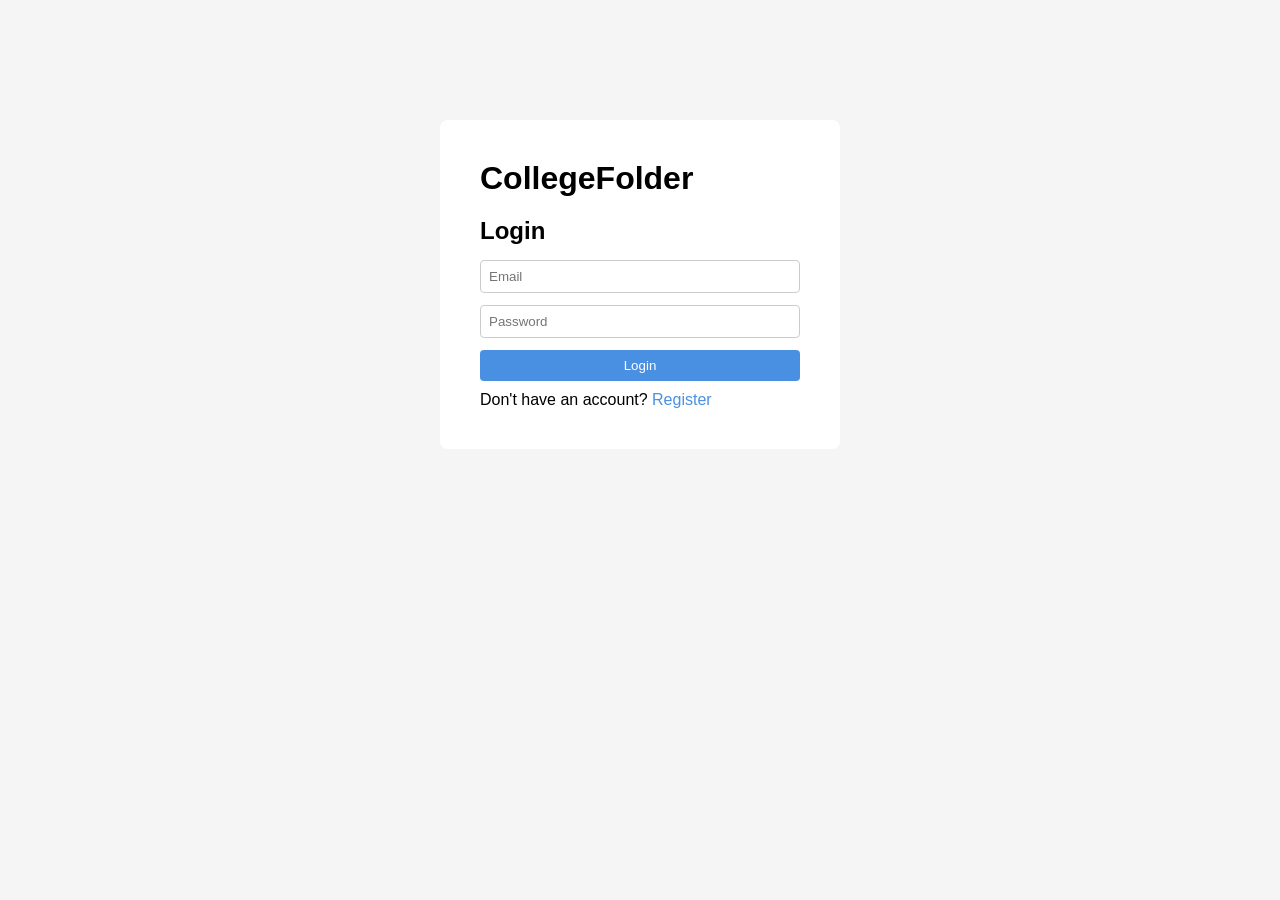
==== frontend/index.html @ f00fcf32 "updated new version" ====
<!DOCTYPE html>
<html lang="en">
<head>
    <meta charset="UTF-8">
    <meta name="viewport" content="width=device-width, initial-scale=1.0">
    <title>CollegeFolder</title>
    <link rel="stylesheet" href="style.css">
</head>
<body>

    <!-- Warning banner for upcoming exams (D-3) -->
    <div id="exam-warning" class="exam-warning hidden"></div>

    <!-- Auth section (login/register) -->
    <div id="auth-section">
        <h1>CollegeFolder</h1>

        <div id="login-form">
            <h2>Login</h2>
            <input type="email" id="login-email" placeholder="Email">
            <input type="password" id="login-password" placeholder="Password">
            <button onclick="login()">Login</button>
            <p>Don't have an account? <span onclick="showRegister()">Register</span></p>
        </div>

        <div id="register-form" class="hidden">
            <h2>Register</h2>
            <input type="email" id="register-email" placeholder="Email">
            <input type="password" id="register-password" placeholder="Password">
            <button onclick="register()">Register</button>
            <p>Already have an account? <span onclick="showLogin()">Login</span></p>
        </div>
    </div>

    <!-- Main section (shown after login) -->
    <div id="main-section" class="hidden">
        <div id="header">
            <h1>CollegeFolder</h1>
            <button onclick="logout()">Logout</button>
        </div>

        <!-- Semester section -->
        <div id="semester-section">
            <h2>Semesters</h2>
            <input type="text" id="semester-name" placeholder="e.g. 2026 Spring">
            <button onclick="createSemester()">Add Semester</button>
            <div id="semester-list"></div>
        </div>

        <!-- Course section -->
        <div id="course-section" class="hidden">
            <h2 id="course-section-title"></h2>
            <input type="text" id="course-name" placeholder="e.g. CS 170">
            <button onclick="createCourse()">Add Course</button>
            <button onclick="backToSemesters()">← Back</button>
            <div id="course-list"></div>
        </div>

        <!-- Todo + Exam section -->
        <div id="todo-section" class="hidden">
            <h2 id="todo-section-title"></h2>
            <button onclick="backToCourses()">← Back</button>

            <div id="todo-container">
                <h3>To Do</h3>
                <input type="text" id="todo-content" placeholder="Add a task...">
                <button onclick="createTodo()">Add</button>
                <div id="todo-list"></div>
            </div>

            <div id="exam-container">
                <h3>Exams</h3>
                <input type="text" id="exam-name" placeholder="e.g. Midterm">
                <input type="date" id="exam-date">
                <button onclick="createExam()">Add Exam</button>
                <div id="exam-list"></div>
            </div>
        </div>
    </div>

    <script src="app.js"></script>
</body>
</html>
---- frontend/style.css ----
* {
    margin: 0;
    padding: 0;
    box-sizing: border-box;
}

body {
    font-family: Arial, sans-serif;
    max-width: 800px;
    margin: 0 auto;
    padding: 20px;
    background-color: #f5f5f5;
}

h1 {
    margin-bottom: 20px;
}

h2 {
    margin-bottom: 15px;
}

h3 {
    margin-bottom: 10px;
}

input {
    padding: 8px;
    margin-right: 8px;
    margin-bottom: 10px;
    border: 1px solid #ccc;
    border-radius: 4px;
    width: 250px;
}

button {
    padding: 8px 16px;
    background-color: #4a90e2;
    color: white;
    border: none;
    border-radius: 4px;
    cursor: pointer;
    margin-right: 8px;
    margin-bottom: 10px;
}

button:hover {
    background-color: #357abd;
}

.card {
    background: white;
    padding: 15px;
    margin-bottom: 10px;
    border-radius: 8px;
    display: flex;
    align-items: center;
    justify-content: space-between;
}

.card span {
    cursor: pointer;
    color: #4a90e2;
}

.delete-btn {
    background-color: #e74c3c;
    padding: 4px 10px;
    font-size: 12px;
}

.delete-btn:hover {
    background-color: #c0392b;
}

.done {
    text-decoration: line-through;
    color: #aaa;
}

.hidden {
    display: none;
}

#header {
    display: flex;
    justify-content: space-between;
    align-items: center;
    margin-bottom: 20px;
}

#todo-container, #exam-container {
    background: white;
    padding: 20px;
    border-radius: 8px;
    margin-bottom: 20px;
}

.exam-warning {
    background-color: #fff3cd;
    border: 1px solid #ffc107;
    padding: 12px 20px;
    border-radius: 8px;
    margin-bottom: 20px;
    font-weight: bold;
}

#auth-section {
    background: white;
    padding: 40px;
    border-radius: 8px;
    max-width: 400px;
    margin: 100px auto;
}

#auth-section input {
    display: block;
    width: 100%;
    margin-bottom: 12px;
}

#auth-section button {
    width: 100%;
    margin-bottom: 10px;
}

#auth-section p span {
    color: #4a90e2;
    cursor: pointer;
}
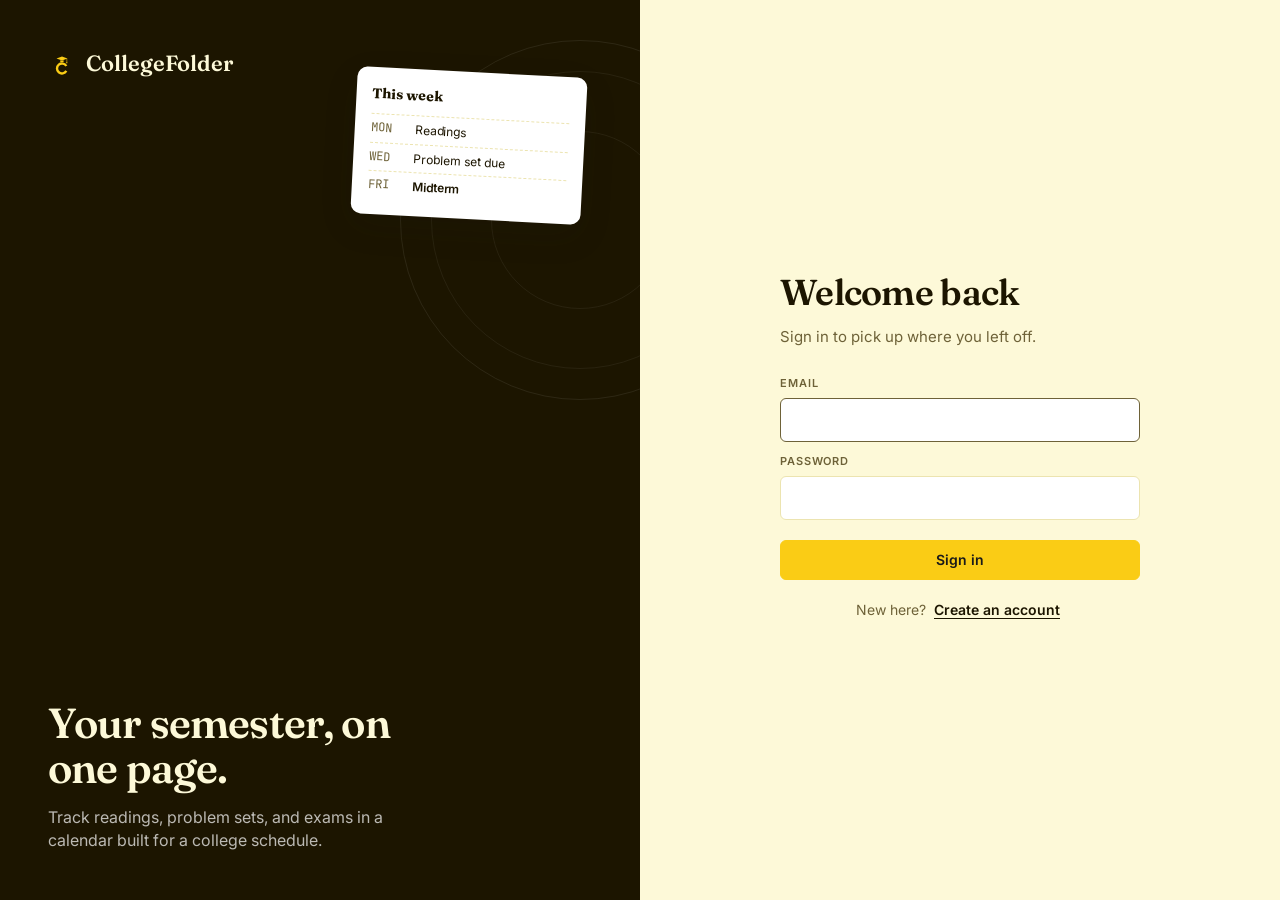
==== commit c08e42e0: "frontend changes" ====
--- a/frontend/index.html
+++ b/frontend/index.html
@@ -1,83 +1,32 @@
 <!DOCTYPE html>
 <html lang="en">
 <head>
-    <meta charset="UTF-8">
-    <meta name="viewport" content="width=device-width, initial-scale=1.0">
-    <title>CollegeFolder</title>
-    <link rel="stylesheet" href="style.css">
+<meta charset="UTF-8" />
+<meta name="viewport" content="width=device-width, initial-scale=1.0" />
+<title>CollegeFolder — Plan your semester</title>
+
+<link rel="preconnect" href="https://fonts.googleapis.com">
+<link rel="preconnect" href="https://fonts.gstatic.com" crossorigin>
+<link href="https://fonts.googleapis.com/css2?family=Inter:wght@400;500;600;700&family=JetBrains+Mono:wght@400;500&family=Fraunces:opsz,wght@9..144,500;9..144,600&display=swap" rel="stylesheet">
+
+<link rel="stylesheet" href="style.css" />
 </head>
 <body>
+<a class="skip-link" href="#main">Skip to main content</a>
 
-    <!-- Warning banner for upcoming exams (D-3) -->
-    <div id="exam-warning" class="exam-warning hidden"></div>
+<!-- Boot splash shown until app.js renders something -->
+<div id="boot">
+  <div class="boot-spinner" aria-hidden="true"></div>
+  <p>Loading…</p>
+</div>
 
-    <!-- Auth section (login/register) -->
-    <div id="auth-section">
-        <h1>CollegeFolder</h1>
+<!-- App mounts everything inside these roots -->
+<div id="auth-root"  class="hidden" aria-live="polite"></div>
+<div id="app-root"   class="hidden" aria-live="polite"></div>
+<div id="drawer-root"></div>
+<div id="modal-root"></div>
+<div id="toast-root" aria-live="polite"></div>
 
-        <div id="login-form">
-            <h2>Login</h2>
-            <input type="email" id="login-email" placeholder="Email">
-            <input type="password" id="login-password" placeholder="Password">
-            <button onclick="login()">Login</button>
-            <p>Don't have an account? <span onclick="showRegister()">Register</span></p>
-        </div>
-
-        <div id="register-form" class="hidden">
-            <h2>Register</h2>
-            <input type="email" id="register-email" placeholder="Email">
-            <input type="password" id="register-password" placeholder="Password">
-            <button onclick="register()">Register</button>
-            <p>Already have an account? <span onclick="showLogin()">Login</span></p>
-        </div>
-    </div>
-
-    <!-- Main section (shown after login) -->
-    <div id="main-section" class="hidden">
-        <div id="header">
-            <h1>CollegeFolder</h1>
-            <button onclick="logout()">Logout</button>
-        </div>
-
-        <!-- Semester section -->
-        <div id="semester-section">
-            <h2>Semesters</h2>
-            <input type="text" id="semester-name" placeholder="e.g. 2026 Spring">
-            <button onclick="createSemester()">Add Semester</button>
-            <div id="semester-list"></div>
-        </div>
-
-        <!-- Course section -->
-        <div id="course-section" class="hidden">
-            <h2 id="course-section-title"></h2>
-            <input type="text" id="course-name" placeholder="e.g. CS 170">
-            <button onclick="createCourse()">Add Course</button>
-            <button onclick="backToSemesters()">← Back</button>
-            <div id="course-list"></div>
-        </div>
-
-        <!-- Todo + Exam section -->
-        <div id="todo-section" class="hidden">
-            <h2 id="todo-section-title"></h2>
-            <button onclick="backToCourses()">← Back</button>
-
-            <div id="todo-container">
-                <h3>To Do</h3>
-                <input type="text" id="todo-content" placeholder="Add a task...">
-                <button onclick="createTodo()">Add</button>
-                <div id="todo-list"></div>
-            </div>
-
-            <div id="exam-container">
-                <h3>Exams</h3>
-                <input type="text" id="exam-name" placeholder="e.g. Midterm">
-                <input type="date" id="exam-date">
-                <button onclick="createExam()">Add Exam</button>
-                <div id="exam-list"></div>
-            </div>
-        </div>
-    </div>
-
-    <script src="app.js"></script>
+<script src="app.js"></script>
 </body>
 </html>
--- a/frontend/style.css
+++ b/frontend/style.css
@@ -1,130 +1,1164 @@
-* {
-    margin: 0;
-    padding: 0;
-    box-sizing: border-box;
-}
-
+/* ============================================================
+   CollegeFolder — design tokens + layout + components
+   ============================================================ */
+
+:root {
+  /* Surfaces — warm cream palette */
+  --bg:        #fdf9d8;
+  --bg-sunk:   #faf3c2;
+  --surface:   #ffffff;
+  --surface-2: #fffdf0;
+  --line:      #ece4b0;
+  --line-strong: #d4ca85;
+
+  /* Ink */
+  --ink:       #1c1500;
+  --ink-2:     #3d3416;
+  --ink-3:     #6e6238;
+  --ink-mute:  #a89e6c;
+
+  /* Accent */
+  --amber:     #facc15;
+  --amber-2:   #b8860b;
+  --amber-soft:#fef3c7;
+
+  /* States */
+  --danger:    #b3261e;
+  --danger-soft:#fadcd9;
+  --success:   #1f7a4c;
+  --focus:     #1e6cd6;
+
+  /* Course color slots (cycle by course id) */
+  --c1-dot: #dc2626;  --c1-bg: #fecaca;  --c1-fg: #7f1d1d;
+  --c2-dot: #ea580c;  --c2-bg: #fed7aa;  --c2-fg: #7c2d12;
+  --c3-dot: #16a34a;  --c3-bg: #bbf7d0;  --c3-fg: #14532d;
+  --c4-dot: #2563eb;  --c4-bg: #bfdbfe;  --c4-fg: #1e3a8a;
+  --c5-dot: #9333ea;  --c5-bg: #e9d5ff;  --c5-fg: #581c87;
+  --c6-dot: #db2777;  --c6-bg: #fbcfe8;  --c6-fg: #831843;
+  --c7-dot: #0891b2;  --c7-bg: #a5f3fc;  --c7-fg: #164e63;
+  --c8-dot: #65a30d;  --c8-bg: #d9f99d;  --c8-fg: #365314;
+  --c1-exam:#7f1d1d; --c2-exam:#7c2d12; --c3-exam:#14532d; --c4-exam:#1e3a8a;
+  --c5-exam:#581c87; --c6-exam:#831843; --c7-exam:#164e63; --c8-exam:#365314;
+
+  /* Radii / shadow */
+  --r-sm: 6px;
+  --r:    10px;
+  --r-lg: 16px;
+  --shadow-1: 0 1px 0 rgba(28,26,22,.04), 0 1px 2px rgba(28,26,22,.04);
+  --shadow-2: 0 4px 12px rgba(28,26,22,.08), 0 1px 2px rgba(28,26,22,.05);
+  --shadow-3: 0 12px 32px rgba(28,26,22,.14);
+
+  /* Type scale */
+  --t-12: 12px; --t-13: 13px; --t-14: 14px; --t-15: 15px;
+  --t-16: 16px; --t-18: 18px; --t-22: 22px; --t-28: 28px; --t-36: 36px;
+
+  /* Layout */
+  --sidebar-w: 280px;
+  --header-h: 64px;
+
+  --font-ui:   'Inter', system-ui, -apple-system, 'Segoe UI', sans-serif;
+  --font-mono: 'JetBrains Mono', ui-monospace, 'SF Mono', Menlo, monospace;
+  --font-disp: 'Fraunces', Georgia, serif;
+}
+
+/* Dark theme */
+[data-theme="dark"] {
+  --bg: #0a0a0a;        --bg-sunk: #050505;
+  --surface: #161616;   --surface-2: #111111;
+  --line: #262626;      --line-strong: #3d3d3d;
+  --ink: #fafafa;       --ink-2: #d4d4d4;
+  --ink-3: #a3a3a3;     --ink-mute: #737373;
+  --amber: #facc15;     --amber-2: #fde047;
+  --amber-soft: #422006;
+  --c1-dot: #f87171; --c1-bg: #450a0a; --c1-fg: #fecaca;
+  --c2-dot: #fb923c; --c2-bg: #431407; --c2-fg: #fed7aa;
+  --c3-dot: #4ade80; --c3-bg: #052e16; --c3-fg: #bbf7d0;
+  --c4-dot: #60a5fa; --c4-bg: #172554; --c4-fg: #bfdbfe;
+  --c5-dot: #c084fc; --c5-bg: #3b0764; --c5-fg: #e9d5ff;
+  --c6-dot: #f472b6; --c6-bg: #500724; --c6-fg: #fbcfe8;
+  --c7-dot: #22d3ee; --c7-bg: #083344; --c7-fg: #a5f3fc;
+  --c8-dot: #a3e635; --c8-bg: #1a2e05; --c8-fg: #d9f99d;
+  --c1-exam:#7f1d1d; --c2-exam:#7c2d12; --c3-exam:#14532d; --c4-exam:#1e3a8a;
+  --c5-exam:#581c87; --c6-exam:#831843; --c7-exam:#164e63; --c8-exam:#365314;
+  --shadow-1: 0 1px 0 rgba(0,0,0,.4);
+  --shadow-2: 0 4px 12px rgba(0,0,0,.4);
+  --shadow-3: 0 12px 32px rgba(0,0,0,.5);
+}
+
+* { box-sizing: border-box; }
+html, body { height: 100%; }
 body {
-    font-family: Arial, sans-serif;
-    max-width: 800px;
-    margin: 0 auto;
-    padding: 20px;
-    background-color: #f5f5f5;
-}
-
-h1 {
-    margin-bottom: 20px;
-}
-
-h2 {
-    margin-bottom: 15px;
-}
-
-h3 {
-    margin-bottom: 10px;
-}
-
-input {
-    padding: 8px;
-    margin-right: 8px;
-    margin-bottom: 10px;
-    border: 1px solid #ccc;
-    border-radius: 4px;
-    width: 250px;
-}
-
-button {
-    padding: 8px 16px;
-    background-color: #4a90e2;
-    color: white;
-    border: none;
-    border-radius: 4px;
-    cursor: pointer;
-    margin-right: 8px;
-    margin-bottom: 10px;
-}
-
-button:hover {
-    background-color: #357abd;
-}
-
-.card {
-    background: white;
-    padding: 15px;
-    margin-bottom: 10px;
-    border-radius: 8px;
-    display: flex;
-    align-items: center;
-    justify-content: space-between;
-}
-
-.card span {
-    cursor: pointer;
-    color: #4a90e2;
-}
-
-.delete-btn {
-    background-color: #e74c3c;
-    padding: 4px 10px;
-    font-size: 12px;
-}
-
-.delete-btn:hover {
-    background-color: #c0392b;
-}
-
-.done {
-    text-decoration: line-through;
-    color: #aaa;
-}
-
-.hidden {
-    display: none;
-}
-
-#header {
-    display: flex;
-    justify-content: space-between;
-    align-items: center;
-    margin-bottom: 20px;
-}
-
-#todo-container, #exam-container {
-    background: white;
-    padding: 20px;
-    border-radius: 8px;
-    margin-bottom: 20px;
-}
-
-.exam-warning {
-    background-color: #fff3cd;
-    border: 1px solid #ffc107;
-    padding: 12px 20px;
-    border-radius: 8px;
-    margin-bottom: 20px;
-    font-weight: bold;
-}
-
-#auth-section {
-    background: white;
-    padding: 40px;
-    border-radius: 8px;
-    max-width: 400px;
-    margin: 100px auto;
-}
-
-#auth-section input {
-    display: block;
-    width: 100%;
-    margin-bottom: 12px;
-}
-
-#auth-section button {
-    width: 100%;
-    margin-bottom: 10px;
-}
-
-#auth-section p span {
-    color: #4a90e2;
-    cursor: pointer;
+  margin: 0;
+  font-family: var(--font-ui);
+  font-size: var(--t-15);
+  line-height: 1.45;
+  color: var(--ink);
+  background: var(--bg);
+  -webkit-font-smoothing: antialiased;
+  text-rendering: optimizeLegibility;
+}
+button, input, textarea, select { font: inherit; color: inherit; }
+button { background: none; border: none; cursor: pointer; }
+.hidden { display: none !important; }
+
+:focus { outline: none; }
+:focus-visible {
+  outline: 3px solid var(--focus);
+  outline-offset: 2px;
+  border-radius: 4px;
+}
+
+.skip-link {
+  position: absolute; top: -100px; left: 12px;
+  background: var(--ink); color: var(--bg);
+  padding: 10px 14px; border-radius: var(--r);
+  text-decoration: none; font-weight: 600; z-index: 1000;
+}
+.skip-link:focus { top: 12px; }
+
+/* Boot splash before app.js mounts anything */
+#boot {
+  position: fixed; inset: 0;
+  display: flex; flex-direction: column;
+  align-items: center; justify-content: center;
+  gap: 14px; color: var(--ink-3);
+}
+.boot-spinner {
+  width: 28px; height: 28px;
+  border-radius: 50%;
+  border: 3px solid var(--line);
+  border-top-color: var(--amber-2);
+  animation: spin .9s linear infinite;
+}
+@keyframes spin { to { transform: rotate(360deg); } }
+
+/* ============== AUTH ============== */
+.auth-page {
+  min-height: 100vh;
+  display: grid;
+  grid-template-columns: 1fr 1fr;
+  background: var(--bg);
+}
+.auth-art {
+  background: var(--ink); color: var(--bg);
+  padding: 48px;
+  display: flex; flex-direction: column;
+  position: relative; overflow: hidden;
+}
+.auth-art .mark {
+  font-family: var(--font-disp);
+  font-size: 22px; font-weight: 600;
+  display: flex; align-items: center; gap: 10px;
+}
+.auth-art .mark .square {
+  width: 28px; height: 28px;
+  color: var(--amber);
+  display: grid; place-items: center;
+}
+.auth-art .pitch { margin-top: auto; max-width: 380px; position: relative; z-index: 2; }
+.auth-art .pitch h2 {
+  font-family: var(--font-disp); font-weight: 600;
+  font-size: 42px; line-height: 1.05; letter-spacing: -.02em;
+  margin: 0 0 16px;
+}
+.auth-art .pitch p { color: rgba(255,255,255,.7); font-size: var(--t-16); margin: 0; }
+.auth-art .deco {
+  position: absolute; right: -120px; top: 40px;
+  width: 360px; height: 360px;
+  border: 1px solid rgba(255,255,255,.08);
+  border-radius: 50%; pointer-events: none;
+}
+.auth-art .deco::before, .auth-art .deco::after {
+  content: ''; position: absolute; inset: 30px;
+  border: 1px solid rgba(255,255,255,.06);
+  border-radius: 50%;
+}
+.auth-art .deco::after { inset: 90px; }
+.auth-art .mini-cal {
+  position: absolute; top: 72px; right: 56px;
+  width: 230px;
+  background: var(--surface); color: var(--ink);
+  border-radius: var(--r);
+  padding: 16px;
+  box-shadow: var(--shadow-3);
+  transform: rotate(3deg);
+  z-index: 2;
+}
+.auth-art .mini-cal h4 {
+  margin: 0 0 10px;
+  font-family: var(--font-disp); font-size: 14px;
+}
+.auth-art .mini-cal .row {
+  display: flex; gap: 8px; align-items: center;
+  font-size: 12px; padding: 5px 0;
+  border-top: 1px dashed var(--line);
+}
+.auth-art .mini-cal .row .d {
+  font-family: var(--font-mono);
+  color: var(--ink-3); width: 36px;
+}
+
+.auth-form-wrap { display: grid; place-items: center; padding: 48px; }
+.auth-form { width: 100%; max-width: 360px; }
+.auth-form h1 {
+  font-family: var(--font-disp);
+  font-size: var(--t-36); font-weight: 600;
+  letter-spacing: -.02em; margin: 0 0 8px;
+}
+.auth-form .sub {
+  color: var(--ink-3); font-size: var(--t-15);
+  margin: 0 0 28px;
+}
+.auth-form .field { margin-bottom: 12px; }
+.auth-form .btn-primary { width: 100%; justify-content: center; }
+.auth-form .switch {
+  margin-top: 20px; font-size: var(--t-14);
+  color: var(--ink-3); text-align: center;
+}
+.auth-form .switch button {
+  color: var(--ink); font-weight: 600;
+  padding: 0 4px;
+  text-decoration: underline; text-underline-offset: 3px;
+}
+
+@media (max-width: 760px) {
+  .auth-page { grid-template-columns: 1fr; }
+  .auth-art { min-height: 240px; padding: 32px; }
+  .auth-art .mini-cal { display: none; }
+  .auth-art .pitch h2 { font-size: 30px; }
+  .auth-form-wrap { padding: 32px 24px; }
+}
+
+/* ============== APP SHELL ============== */
+.shell {
+  display: grid;
+  grid-template-columns: var(--sidebar-w) 1fr;
+  grid-template-rows: var(--header-h) 1fr;
+  grid-template-areas:
+    "sidebar header"
+    "sidebar main";
+  height: 100vh;
+  min-height: 560px;
+}
+
+.app-header {
+  grid-area: header;
+  display: flex; align-items: center; gap: 12px;
+  padding: 0 24px;
+  border-bottom: 1px solid var(--line);
+  background: var(--surface);
+}
+
+.header-title {
+  font-family: var(--font-disp);
+  font-size: var(--t-22); font-weight: 600;
+  letter-spacing: -0.01em;
+  margin-right: auto;
+  display: flex; align-items: baseline; gap: 12px;
+  min-width: 0;
+}
+.header-title small {
+  font-family: var(--font-mono); font-weight: 500;
+  font-size: var(--t-12); color: var(--ink-3);
+  letter-spacing: .04em; text-transform: uppercase;
+}
+
+.search {
+  position: relative;
+  display: flex; align-items: center;
+  width: 320px; height: 40px;
+  padding: 0 12px 0 40px;
+  background: var(--bg);
+  border: 1px solid var(--line);
+  border-radius: var(--r);
+  color: var(--ink);
+  font-size: var(--t-14);
+}
+.search:focus-within { border-color: var(--ink-3); }
+.search svg { position: absolute; left: 12px; color: var(--ink-3); }
+.search input { flex: 1; background: none; border: none; height: 100%; outline: none; }
+.search kbd {
+  font-family: var(--font-mono); font-size: 11px;
+  padding: 3px 6px; background: var(--surface);
+  border: 1px solid var(--line); border-radius: 4px;
+  color: var(--ink-3);
+}
+
+.theme-toggle, .hamburger, .menu-trigger {
+  width: 40px; height: 40px;
+  display: grid; place-items: center;
+  border-radius: var(--r-sm);
+  color: var(--ink-2);
+  background: var(--surface);
+  border: 1px solid var(--line);
+  flex-shrink: 0;
+}
+.theme-toggle:hover, .hamburger:hover, .menu-trigger:hover {
+  color: var(--ink); border-color: var(--line-strong);
+}
+[data-theme="dark"] .theme-toggle .sun { display: none; }
+:root:not([data-theme="dark"]) .theme-toggle .moon { display: none; }
+.menu-trigger[aria-expanded="true"] {
+  background: var(--ink); color: var(--amber); border-color: var(--ink);
+}
+.hamburger { display: none; }
+
+/* ============== SIDEBAR ============== */
+.sidebar {
+  grid-area: sidebar;
+  background: var(--surface-2);
+  border-right: 1px solid var(--line);
+  display: flex; flex-direction: column;
+  overflow: hidden;
+}
+.sb-brand {
+  height: var(--header-h);
+  display: flex; align-items: center; gap: 10px;
+  padding: 0 20px;
+  border-bottom: 1px solid var(--line);
+}
+.sb-brand-mark {
+  width: 32px; height: 32px;
+  border-radius: 8px;
+  background: var(--ink); color: var(--amber);
+  display: grid; place-items: center;
+}
+.sb-brand-name {
+  font-family: var(--font-disp);
+  font-size: var(--t-18); font-weight: 600;
+  letter-spacing: -0.01em;
+}
+
+.sb-scroll {
+  flex: 1; overflow-y: auto;
+  padding: 16px 12px 24px;
+}
+
+.semester-picker {
+  display: flex; align-items: center;
+  justify-content: space-between; gap: 8px;
+  padding: 10px 12px;
+  background: var(--surface);
+  border: 1px solid var(--line);
+  border-radius: var(--r);
+  width: 100%; text-align: left;
+}
+.semester-picker:hover { border-color: var(--line-strong); }
+.semester-picker .sp-label { display: flex; flex-direction: column; gap: 2px; min-width: 0; }
+.semester-picker .sp-eyebrow {
+  font-family: var(--font-mono); font-size: 10px;
+  letter-spacing: .08em; text-transform: uppercase;
+  color: var(--ink-3);
+}
+.semester-picker .sp-name {
+  font-weight: 600; font-size: var(--t-15);
+  overflow: hidden; text-overflow: ellipsis; white-space: nowrap;
+}
+
+.semester-popover {
+  position: absolute; left: 12px; right: 12px;
+  margin-top: 4px;
+  background: var(--surface);
+  border: 1px solid var(--line);
+  border-radius: var(--r);
+  box-shadow: var(--shadow-2);
+  z-index: 40;
+  padding: 6px;
+  max-height: 320px;
+  overflow-y: auto;
+}
+.semester-popover button.sem-opt {
+  display: flex; align-items: center;
+  width: 100%; padding: 8px 10px;
+  font-size: var(--t-14);
+  border-radius: var(--r-sm);
+  text-align: left; color: var(--ink-2);
+  justify-content: space-between;
+  gap: 8px;
+}
+.semester-popover button.sem-opt:hover { background: var(--bg); color: var(--ink); }
+.semester-popover button.sem-opt.active { background: var(--amber-soft); color: var(--ink); font-weight: 600; }
+.semester-popover .del {
+  color: var(--ink-mute); padding: 2px 6px; border-radius: 4px;
+  font-size: 11px;
+}
+.semester-popover .del:hover { color: var(--danger); background: var(--danger-soft); }
+
+.inline-add {
+  display: flex; gap: 4px;
+  padding: 6px 6px 2px;
+  border-top: 1px solid var(--line);
+  margin-top: 4px;
+}
+.inline-add input {
+  flex: 1; min-width: 0; height: 30px; padding: 0 8px;
+  border: 1px solid var(--line);
+  border-radius: var(--r-sm);
+  background: var(--bg); font-size: var(--t-13);
+  color: var(--ink);
+}
+.inline-add input:focus { outline: none; border-color: var(--ink-3); background: var(--surface); }
+.inline-add button {
+  padding: 0 10px; height: 30px;
+  background: var(--ink); color: var(--bg);
+  border-radius: var(--r-sm);
+  font-weight: 600; font-size: var(--t-12);
+  white-space: nowrap;
+}
+.inline-add button:hover { opacity: .9; }
+.inline-add button:disabled { opacity: .4; cursor: not-allowed; }
+
+.sb-section { margin-top: 18px; }
+.sb-heading {
+  display: flex; align-items: center; justify-content: space-between;
+  padding: 0 8px 6px;
+  font-size: 11px; font-weight: 600;
+  letter-spacing: .08em; text-transform: uppercase;
+  color: var(--ink-3);
+}
+.sb-heading .sb-count { font-family: var(--font-mono); color: var(--ink-mute); }
+
+.course-row {
+  display: flex; align-items: center; gap: 10px;
+  width: 100%; padding: 8px 10px;
+  border-radius: var(--r-sm);
+  text-align: left; font-size: var(--t-14);
+  color: var(--ink-2); min-height: 36px;
+}
+.course-row:hover { background: var(--bg); color: var(--ink); }
+.course-row .dot { width: 10px; height: 10px; border-radius: 50%; flex-shrink: 0; }
+.course-row .name {
+  flex: 1; min-width: 0;
+  overflow: hidden; text-overflow: ellipsis; white-space: nowrap;
+}
+.course-row .count {
+  font-family: var(--font-mono); font-size: 11px;
+  color: var(--ink-3); background: var(--bg);
+  padding: 2px 6px; border-radius: 10px;
+  min-width: 22px; text-align: center;
+}
+
+.sb-empty {
+  font-size: 13px; color: var(--ink-3);
+  padding: 12px 10px; margin: 0;
+  font-style: italic;
+}
+
+.sb-upcoming {
+  margin-top: 18px; padding: 14px;
+  background: var(--surface);
+  border: 1px solid var(--line);
+  border-radius: var(--r);
+}
+.sb-upcoming-title {
+  font-size: 11px; font-weight: 600;
+  letter-spacing: .08em; text-transform: uppercase;
+  color: var(--ink-3); margin-bottom: 10px;
+}
+.upcoming-item {
+  display: grid; grid-template-columns: 36px 1fr;
+  gap: 10px; padding: 6px 0; align-items: center;
+  border-top: 1px solid var(--line);
+  text-align: left; width: 100%;
+}
+.upcoming-item:first-of-type { border-top: none; }
+.upcoming-item .dday {
+  font-family: var(--font-mono); font-size: var(--t-13);
+  font-weight: 600; color: var(--amber-2); text-align: center;
+}
+.upcoming-item .dday.urgent { color: var(--danger); }
+.upcoming-item .uname {
+  font-size: var(--t-13); font-weight: 500;
+  overflow: hidden; text-overflow: ellipsis; white-space: nowrap;
+}
+.upcoming-item .ucourse {
+  font-size: 11px; color: var(--ink-3);
+  display: flex; align-items: center; gap: 5px;
+  overflow: hidden; text-overflow: ellipsis; white-space: nowrap;
+}
+
+/* ============== MAIN ============== */
+.main {
+  grid-area: main;
+  overflow: auto; position: relative;
+  display: flex; flex-direction: column;
+}
+
+.toolbar {
+  display: flex; align-items: center; gap: 16px;
+  padding: 18px 28px 14px;
+  background: var(--bg);
+  border-bottom: 1px solid var(--line);
+  flex-wrap: wrap;
+}
+.toolbar h1 {
+  font-family: var(--font-disp); font-weight: 600;
+  font-size: var(--t-28); letter-spacing: -0.02em;
+  margin: 0; flex: 1;
+  display: flex; align-items: baseline; gap: 10px;
+  min-width: 0;
+}
+.toolbar h1 .year {
+  font-family: var(--font-mono); font-size: var(--t-14);
+  font-weight: 500; color: var(--ink-3);
+  letter-spacing: .04em;
+}
+
+.nav-arrows { display: flex; align-items: center; gap: 4px; }
+.btn-icon {
+  width: 36px; height: 36px;
+  display: grid; place-items: center;
+  border-radius: var(--r-sm);
+  color: var(--ink-2);
+  border: 1px solid transparent;
+  background: none;
+}
+.btn-icon:hover { background: var(--surface); color: var(--ink); border-color: var(--line); }
+
+.btn {
+  height: 36px; padding: 0 14px;
+  border-radius: var(--r-sm);
+  font-size: var(--t-14); font-weight: 500;
+  display: inline-flex; align-items: center; gap: 6px;
+  color: var(--ink-2);
+  border: 1px solid var(--line);
+  background: var(--surface);
+}
+.btn:hover { color: var(--ink); border-color: var(--line-strong); }
+.btn:disabled { opacity: .5; cursor: not-allowed; }
+
+.btn-primary {
+  background: var(--amber); color: #1a1a1a;
+  border-color: var(--amber); font-weight: 600;
+  height: 40px; padding: 0 16px;
+}
+.btn-primary:hover { background: #eab308; border-color: #eab308; }
+.btn-primary kbd {
+  font-family: var(--font-mono);
+  margin-left: 6px; font-size: 11px;
+  padding: 1px 5px; background: rgba(0,0,0,.12); border-radius: 3px;
+}
+
+.btn-danger {
+  color: var(--danger); border-color: var(--danger-soft);
+}
+.btn-danger:hover { background: var(--danger-soft); }
+
+.view-toggle {
+  display: inline-flex;
+  background: var(--surface);
+  border: 1px solid var(--line);
+  border-radius: var(--r-sm);
+  padding: 2px; gap: 2px;
+}
+.view-toggle button {
+  height: 30px; padding: 0 12px;
+  font-size: var(--t-13); font-weight: 500;
+  color: var(--ink-3); border-radius: 4px;
+  display: inline-flex; align-items: center; gap: 6px;
+}
+.view-toggle button[aria-pressed="true"] { background: var(--ink); color: var(--bg); }
+
+/* ============== CALENDAR ============== */
+.cal-wrap {
+  flex: 1; padding: 16px 28px 28px;
+  display: flex; flex-direction: column;
+  min-height: 0;
+}
+.cal-weekheader {
+  display: grid; grid-template-columns: repeat(7, 1fr);
+  gap: 1px; margin-bottom: 8px;
+}
+.cal-weekheader > div {
+  font-family: var(--font-mono); font-size: 11px;
+  font-weight: 500; letter-spacing: .1em;
+  text-transform: uppercase; color: var(--ink-3);
+  padding: 6px 10px;
+}
+.cal-weekheader > div.weekend { color: var(--ink-mute); }
+
+.cal-grid {
+  display: grid; grid-template-columns: repeat(7, 1fr);
+  grid-auto-rows: minmax(110px, 1fr);
+  gap: 1px;
+  background: var(--line);
+  border: 1px solid var(--line);
+  border-radius: var(--r);
+  overflow: hidden;
+  flex: 1; min-height: 0;
+}
+
+.cal-day {
+  background: var(--surface);
+  padding: 8px 8px 6px;
+  display: flex; flex-direction: column; gap: 4px;
+  position: relative;
+  text-align: left;
+  min-height: 0; overflow: hidden;
+  cursor: pointer;
+  border: none;
+}
+.cal-day:hover { background: var(--surface-2); }
+.cal-day.outside { background: var(--bg-sunk); }
+.cal-day.outside .daynum { color: var(--ink-mute); }
+.cal-day.today { background: var(--amber-soft); }
+.cal-day.weekend:not(.today):not(.outside) { background: var(--surface-2); }
+
+.cal-day .daynum {
+  font-family: var(--font-mono); font-size: var(--t-13);
+  font-weight: 500; color: var(--ink-2);
+  width: 26px; height: 24px;
+  display: inline-flex; align-items: center; justify-content: center;
+  border-radius: 6px;
+}
+.cal-day.today .daynum {
+  background: var(--amber); color: #1a1a1a; font-weight: 700;
+}
+
+.cal-day .events {
+  display: flex; flex-direction: column; gap: 3px;
+  min-height: 0; overflow: hidden;
+}
+
+.event-chip {
+  display: flex; align-items: center; gap: 6px;
+  padding: 3px 6px;
+  border-radius: 5px;
+  font-size: var(--t-12); line-height: 1.25;
+  font-weight: 500;
+  color: #fff;
+  white-space: nowrap; overflow: hidden; text-overflow: ellipsis;
+  width: 100%; min-height: 22px;
+}
+.event-chip .ic {
+  flex-shrink: 0; width: 12px; height: 12px;
+  display: grid; place-items: center; color: var(--amber);
+}
+.event-chip .label { overflow: hidden; text-overflow: ellipsis; }
+.event-chip[data-c="c1"] { background: var(--c1-exam); }
+.event-chip[data-c="c2"] { background: var(--c2-exam); }
+.event-chip[data-c="c3"] { background: var(--c3-exam); }
+.event-chip[data-c="c4"] { background: var(--c4-exam); }
+.event-chip[data-c="c5"] { background: var(--c5-exam); }
+.event-chip[data-c="c6"] { background: var(--c6-exam); }
+.event-chip[data-c="c7"] { background: var(--c7-exam); }
+.event-chip[data-c="c8"] { background: var(--c8-exam); }
+
+.more-link {
+  font-size: 11px; color: var(--ink-3);
+  padding: 2px 6px; text-align: left;
+  font-weight: 500;
+}
+
+/* ============== AGENDA ============== */
+.agenda {
+  flex: 1; padding: 8px 28px 28px;
+  max-width: 880px; width: 100%; margin: 0 auto;
+}
+.agenda-group { margin-top: 22px; }
+.agenda-group-h {
+  display: flex; align-items: baseline; gap: 12px;
+  padding-bottom: 10px;
+  border-bottom: 1px solid var(--line);
+  margin-bottom: 8px;
+}
+.agenda-group-h .date {
+  font-family: var(--font-disp);
+  font-size: var(--t-22); font-weight: 600;
+  letter-spacing: -.01em;
+}
+.agenda-group-h .day {
+  font-family: var(--font-mono); font-size: 11px;
+  letter-spacing: .1em; text-transform: uppercase;
+  color: var(--ink-3);
+}
+.agenda-group-h .day.today { color: var(--amber-2); font-weight: 600; }
+.agenda-group-h .day.past { color: var(--ink-mute); }
+
+.agenda-row {
+  display: grid; grid-template-columns: 28px 1fr auto;
+  gap: 12px; align-items: center;
+  padding: 10px 10px;
+  border-radius: var(--r-sm);
+  width: 100%; text-align: left;
+  min-height: 44px;
+  border: 1px solid transparent;
+}
+.agenda-row:hover { background: var(--surface); border-color: var(--line); }
+.agenda-row .check {
+  width: 22px; height: 22px;
+  border-radius: 6px;
+  border: 1.5px solid var(--line-strong);
+  display: grid; place-items: center;
+  flex-shrink: 0; background: var(--surface);
+  color: transparent;
+}
+.agenda-row .check[aria-pressed="true"] {
+  background: var(--ink); border-color: var(--ink); color: var(--bg);
+}
+.agenda-row[data-kind="exam"] .check {
+  border-radius: 50%;
+  border-color: var(--amber); color: var(--amber);
+  background: var(--amber-soft);
+}
+.agenda-row .content {
+  display: flex; flex-direction: column; gap: 2px;
+  min-width: 0;
+}
+.agenda-row .title {
+  font-size: var(--t-15); font-weight: 500; color: var(--ink);
+  overflow: hidden; text-overflow: ellipsis; white-space: nowrap;
+}
+.agenda-row.done .title { text-decoration: line-through; color: var(--ink-3); }
+.agenda-row .meta {
+  display: flex; gap: 10px; align-items: center;
+  font-size: var(--t-12); color: var(--ink-3);
+}
+.pill {
+  display: inline-flex; align-items: center; gap: 6px;
+  padding: 2px 8px; border-radius: 10px;
+  font-weight: 500;
+}
+.pill .pdot { width: 6px; height: 6px; border-radius: 50%; }
+.pill[data-c="c1"] { background: var(--c1-bg); color: var(--c1-fg); }
+.pill[data-c="c2"] { background: var(--c2-bg); color: var(--c2-fg); }
+.pill[data-c="c3"] { background: var(--c3-bg); color: var(--c3-fg); }
+.pill[data-c="c4"] { background: var(--c4-bg); color: var(--c4-fg); }
+.pill[data-c="c5"] { background: var(--c5-bg); color: var(--c5-fg); }
+.pill[data-c="c6"] { background: var(--c6-bg); color: var(--c6-fg); }
+.pill[data-c="c7"] { background: var(--c7-bg); color: var(--c7-fg); }
+.pill[data-c="c8"] { background: var(--c8-bg); color: var(--c8-fg); }
+.kind-tag {
+  font-family: var(--font-mono);
+  font-size: 10px; letter-spacing: .08em;
+  text-transform: uppercase;
+  padding: 2px 6px; border-radius: 4px;
+  background: var(--bg); color: var(--ink-3);
+}
+.kind-tag.exam { background: var(--ink); color: var(--bg); }
+
+.empty-state {
+  text-align: center;
+  padding: 80px 20px;
+  color: var(--ink-3);
+}
+.empty-state h2 {
+  font-family: var(--font-disp);
+  font-weight: 600; font-size: var(--t-22);
+  margin: 0 0 6px;
+  color: var(--ink-2);
+}
+.empty-state p { margin: 0; font-size: var(--t-14); }
+
+/* ============== EXAM BANNER ============== */
+.exam-banner {
+  margin: 16px 28px 0;
+  padding: 12px 16px;
+  background: var(--surface);
+  color: var(--ink);
+  border: 1px solid var(--line);
+  border-left: 3px solid var(--amber);
+  border-radius: var(--r);
+  display: flex; align-items: center; gap: 12px;
+  font-size: var(--t-14); font-weight: 500;
+}
+.exam-banner .ic {
+  display: grid; place-items: center;
+  width: 28px; height: 28px;
+  background: var(--amber); color: #1a1a1a;
+  border-radius: 6px; flex-shrink: 0;
+}
+.exam-banner .close {
+  margin-left: auto;
+  color: var(--ink-2);
+  padding: 4px 8px; border-radius: 4px;
+  font-size: 12px;
+}
+.exam-banner .close:hover { background: var(--bg); color: var(--ink); }
+
+/* ============== DRAWERS ============== */
+.drawer-backdrop {
+  position: fixed; inset: 0;
+  background: rgba(28,26,22,.32);
+  z-index: 50;
+  animation: fade .14s ease;
+}
+.drawer {
+  position: fixed; top: 0; right: 0;
+  height: 100%; width: 460px; max-width: 92vw;
+  background: var(--surface);
+  border-left: 1px solid var(--line);
+  z-index: 60;
+  display: flex; flex-direction: column;
+  box-shadow: var(--shadow-3);
+  animation: slide .18s cubic-bezier(.2,.7,.3,1);
+}
+@keyframes slide { from { transform: translateX(20px); opacity: 0 } to { transform: none; opacity: 1 } }
+@keyframes fade  { from { opacity: 0 } to { opacity: 1 } }
+
+.drawer-head {
+  padding: 24px 24px 16px;
+  border-bottom: 1px solid var(--line);
+  display: flex; align-items: flex-start;
+  justify-content: space-between; gap: 12px;
+}
+.drawer-head .date-block { display: flex; align-items: baseline; gap: 12px; }
+.drawer-head .date-block .num {
+  font-family: var(--font-disp);
+  font-size: var(--t-36); font-weight: 600;
+  letter-spacing: -.02em; line-height: 1;
+}
+.drawer-head .date-block .info { display: flex; flex-direction: column; }
+.drawer-head .date-block .day {
+  font-family: var(--font-mono); font-size: 11px;
+  letter-spacing: .1em; text-transform: uppercase;
+  color: var(--ink-3);
+}
+.drawer-head .date-block .month { font-size: var(--t-15); font-weight: 500; }
+
+.drawer-head .course-block { display: flex; align-items: center; gap: 12px; min-width: 0; flex: 1; }
+.drawer-head .course-block .swatch {
+  width: 36px; height: 36px;
+  border-radius: 10px;
+  display: grid; place-items: center;
+  flex-shrink: 0;
+}
+.drawer-head .course-block .info { display: flex; flex-direction: column; min-width: 0; }
+.drawer-head .course-block .code {
+  font-family: var(--font-disp); font-size: var(--t-22); font-weight: 600;
+  overflow: hidden; text-overflow: ellipsis; white-space: nowrap;
+}
+.drawer-head .course-block .meta { font-size: var(--t-12); color: var(--ink-3); }
+
+.drawer-body { flex: 1; overflow: auto; padding: 8px 16px 24px; }
+
+.drawer-sec-title {
+  font-size: 11px; font-weight: 600;
+  letter-spacing: .08em; text-transform: uppercase;
+  color: var(--ink-3);
+  padding: 14px 10px 6px;
+  display: flex; justify-content: space-between; align-items: baseline;
+}
+.drawer-sec-title .link {
+  font-size: 11px; color: var(--ink-3);
+  padding: 4px 6px; border-radius: 4px;
+}
+.drawer-sec-title .link:hover { color: var(--ink); background: var(--bg); }
+.drawer-empty {
+  padding: 18px; text-align: center;
+  color: var(--ink-3);
+  font-size: var(--t-13); font-style: italic;
+}
+.drawer-quick-add {
+  display: flex; gap: 6px;
+  padding: 10px;
+}
+.drawer-quick-add input {
+  flex: 1; height: 36px; padding: 0 12px;
+  background: var(--surface-2);
+  border: 1px solid var(--line);
+  border-radius: var(--r-sm);
+  font-size: var(--t-14);
+  outline: none;
+}
+.drawer-quick-add input:focus { border-color: var(--ink-3); background: var(--surface); }
+
+/* ============== MODAL ============== */
+.modal-backdrop {
+  position: fixed; inset: 0;
+  background: rgba(28,26,22,.32);
+  z-index: 70;
+  display: grid; place-items: center;
+  padding: 24px;
+  animation: fade .14s ease;
+}
+.modal {
+  width: 520px; max-width: 100%;
+  background: var(--surface);
+  border-radius: var(--r-lg);
+  box-shadow: var(--shadow-3);
+  overflow: hidden;
+  animation: pop .18s cubic-bezier(.2,.7,.3,1);
+}
+@keyframes pop { from { transform: translateY(8px) scale(.98); opacity: 0 } to { transform: none; opacity: 1 } }
+
+.modal-head {
+  padding: 20px 22px 14px;
+  border-bottom: 1px solid var(--line);
+  display: flex; align-items: center; justify-content: space-between;
+}
+.modal-head h2 {
+  margin: 0; font-family: var(--font-disp);
+  font-size: var(--t-22); font-weight: 600;
+}
+.modal-body { padding: 18px 22px 8px; display: flex; flex-direction: column; gap: 14px; }
+.modal-foot {
+  padding: 14px 22px 18px;
+  display: flex; align-items: center; justify-content: space-between; gap: 12px;
+  border-top: 1px solid var(--line);
+  background: var(--surface-2);
+}
+.modal-foot .help {
+  font-family: var(--font-mono);
+  font-size: 11px; color: var(--ink-3);
+  display: flex; gap: 10px;
+}
+.modal-foot .help kbd {
+  background: var(--surface);
+  border: 1px solid var(--line);
+  padding: 2px 5px; border-radius: 4px;
+}
+
+.kind-toggle {
+  display: flex; gap: 6px;
+  background: var(--bg);
+  padding: 4px;
+  border-radius: var(--r-sm);
+  width: fit-content;
+}
+.kind-toggle button {
+  padding: 8px 14px;
+  border-radius: 6px;
+  font-size: var(--t-13); font-weight: 500;
+  color: var(--ink-3);
+  display: inline-flex; align-items: center; gap: 8px;
+}
+.kind-toggle button[aria-pressed="true"] {
+  background: var(--surface); color: var(--ink);
+  box-shadow: var(--shadow-1);
+}
+
+.field { display: flex; flex-direction: column; gap: 6px; }
+.field label {
+  font-size: 11px; font-weight: 600;
+  letter-spacing: .08em; text-transform: uppercase;
+  color: var(--ink-3);
+}
+.field input[type="text"],
+.field input[type="email"],
+.field input[type="password"],
+.field input[type="date"],
+.field select {
+  height: 44px; padding: 0 12px;
+  background: var(--surface);
+  border: 1px solid var(--line);
+  border-radius: var(--r-sm);
+  font-size: var(--t-15); color: var(--ink); width: 100%;
+  outline: none;
+}
+.field input.title-input {
+  height: 52px; font-size: var(--t-18);
+  font-weight: 500; padding: 0 14px;
+}
+.field input:focus, .field select:focus { border-color: var(--ink-3); }
+.field-row { display: grid; grid-template-columns: 1fr 1fr; gap: 12px; }
+.field-row.single { grid-template-columns: 1fr; }
+
+.course-picker { display: flex; flex-wrap: wrap; gap: 6px; }
+.course-picker button {
+  display: inline-flex; align-items: center; gap: 6px;
+  padding: 6px 10px;
+  border-radius: 999px;
+  font-size: var(--t-13);
+  background: var(--bg);
+  border: 1px solid transparent;
+  color: var(--ink-2); min-height: 32px;
+}
+.course-picker button[aria-pressed="true"] {
+  background: var(--surface); border-color: var(--ink);
+  font-weight: 600; color: var(--ink);
+}
+.course-picker button .pdot { width: 8px; height: 8px; border-radius: 50%; }
+
+.form-error {
+  padding: 10px 14px;
+  background: var(--danger-soft);
+  color: var(--danger);
+  border-radius: var(--r-sm);
+  font-size: var(--t-13);
+  font-weight: 500;
+}
+.form-notice {
+  padding: 10px 14px;
+  background: var(--amber-soft);
+  color: var(--amber-2);
+  border-radius: var(--r-sm);
+  font-size: var(--t-13);
+  font-weight: 500;
+}
+
+/* ============== SETTINGS MENU ============== */
+.menu-dropdown {
+  position: fixed;
+  top: calc(var(--header-h) + 8px); right: 16px;
+  width: 320px;
+  background: var(--surface);
+  border: 1px solid var(--line);
+  border-radius: var(--r-lg);
+  box-shadow: var(--shadow-3);
+  z-index: 80;
+  animation: menuIn .15s cubic-bezier(.2,.7,.3,1);
+}
+@keyframes menuIn { from { opacity: 0; transform: translateY(-4px) } to { opacity: 1; transform: none } }
+
+.menu-head {
+  padding: 16px 18px 12px;
+  border-bottom: 1px solid var(--line);
+  display: flex; align-items: baseline; justify-content: space-between;
+}
+.menu-head h2 {
+  margin: 0; font-family: var(--font-disp);
+  font-size: var(--t-18); font-weight: 600;
+  letter-spacing: -.01em;
+}
+.menu-head .who {
+  font-size: 11px; color: var(--ink-3);
+  font-family: var(--font-mono);
+  overflow: hidden; text-overflow: ellipsis; white-space: nowrap;
+  max-width: 60%;
+}
+
+.menu-section { padding: 12px 18px; border-bottom: 1px solid var(--line); }
+.menu-section:last-of-type { border-bottom: none; }
+.menu-section-title {
+  font-size: 10px; font-weight: 600;
+  letter-spacing: .1em; text-transform: uppercase;
+  color: var(--ink-3); margin-bottom: 8px;
+}
+
+.menu-row {
+  display: flex; align-items: center; justify-content: space-between;
+  padding: 6px 0;
+  font-size: var(--t-14); gap: 12px;
+}
+.menu-row .label {
+  display: flex; align-items: center; gap: 10px;
+  color: var(--ink); flex: 1;
+}
+.menu-row .label svg { color: var(--ink-3); flex-shrink: 0; }
+
+.menu-seg {
+  display: inline-flex;
+  background: var(--bg);
+  padding: 3px; border-radius: var(--r-sm);
+  gap: 2px;
+}
+.menu-seg button {
+  height: 28px; padding: 0 10px;
+  font-size: var(--t-12); font-weight: 500;
+  color: var(--ink-3);
+  border-radius: 4px;
+}
+.menu-seg button[aria-pressed="true"] {
+  background: var(--surface); color: var(--ink);
+  box-shadow: var(--shadow-1);
+}
+
+.menu-toggle {
+  --w: 36px; --h: 20px;
+  position: relative;
+  width: var(--w); height: var(--h);
+  background: var(--line-strong);
+  border-radius: 999px;
+  transition: background .18s ease;
+  flex-shrink: 0;
+}
+.menu-toggle::after {
+  content: ''; position: absolute;
+  top: 2px; left: 2px;
+  width: 16px; height: 16px;
+  background: white; border-radius: 50%;
+  transition: transform .18s cubic-bezier(.2,.7,.3,1);
+  box-shadow: 0 1px 2px rgba(0,0,0,.2);
+}
+.menu-toggle[aria-checked="true"] { background: var(--amber); }
+.menu-toggle[aria-checked="true"]::after { transform: translateX(16px); }
+
+.menu-foot {
+  padding: 10px 18px;
+  background: var(--surface-2);
+  border-top: 1px solid var(--line);
+  display: flex; justify-content: space-between; align-items: center; gap: 12px;
+}
+.menu-foot .shortcut-hint {
+  font-size: 11px; color: var(--ink-3);
+  font-family: var(--font-mono);
+}
+.menu-foot .shortcut-hint kbd {
+  background: var(--surface); border: 1px solid var(--line);
+  padding: 1px 5px; border-radius: 3px; margin: 0 1px;
+}
+.menu-foot .logout {
+  color: var(--ink-2); font-size: var(--t-13);
+  padding: 4px 8px; border-radius: 4px;
+}
+.menu-foot .logout:hover { background: var(--bg); color: var(--ink); }
+
+/* ============== TOAST ============== */
+#toast-root {
+  position: fixed; bottom: 24px; left: 50%;
+  transform: translateX(-50%);
+  z-index: 100;
+  display: flex; flex-direction: column;
+  gap: 8px; pointer-events: none;
+}
+.toast {
+  padding: 12px 18px;
+  background: var(--ink); color: var(--bg);
+  border-radius: var(--r);
+  box-shadow: var(--shadow-3);
+  font-size: var(--t-14); font-weight: 500;
+  pointer-events: auto;
+  animation: pop .18s cubic-bezier(.2,.7,.3,1);
+  max-width: 90vw;
+}
+.toast.error { background: var(--danger); color: #fff; }
+.toast.success { background: var(--success); color: #fff; }
+
+/* ============== RESPONSIVE ============== */
+@media (max-width: 900px) {
+  :root { --sidebar-w: 0px; }
+  .shell {
+    grid-template-columns: 1fr;
+    grid-template-areas: "header" "main";
+  }
+  .sidebar {
+    position: fixed; top: 0; left: 0;
+    width: 280px; height: 100%;
+    z-index: 90;
+    transform: translateX(-100%);
+    transition: transform .2s cubic-bezier(.2,.7,.3,1);
+    border-right: 1px solid var(--line);
+  }
+  .sidebar.open { transform: translateX(0); }
+  .hamburger { display: grid; }
+  .search { width: 180px; }
+  .toolbar { padding: 14px 16px 10px; }
+  .cal-wrap { padding: 8px 16px 16px; }
+  .exam-banner { margin: 12px 16px 0; }
+}
+
+@media (max-width: 600px) {
+  .search { display: none; }
+  .header-title small { display: none; }
+  .btn-primary kbd { display: none; }
+  .cal-grid { grid-auto-rows: minmax(80px, 1fr); }
+  .cal-day { padding: 4px; }
+  .event-chip .label { font-size: 11px; }
+  .toolbar h1 { font-size: var(--t-22); }
+}
+
+@media (prefers-reduced-motion: reduce) {
+  *, *::before, *::after {
+    animation-duration: .01ms !important;
+    animation-iteration-count: 1 !important;
+    transition-duration: .01ms !important;
+  }
+}
+
+/* sr-only */
+.sr-only {
+  position: absolute; width: 1px; height: 1px;
+  padding: 0; margin: -1px; overflow: hidden;
+  clip: rect(0,0,0,0); white-space: nowrap; border: 0;
 }
